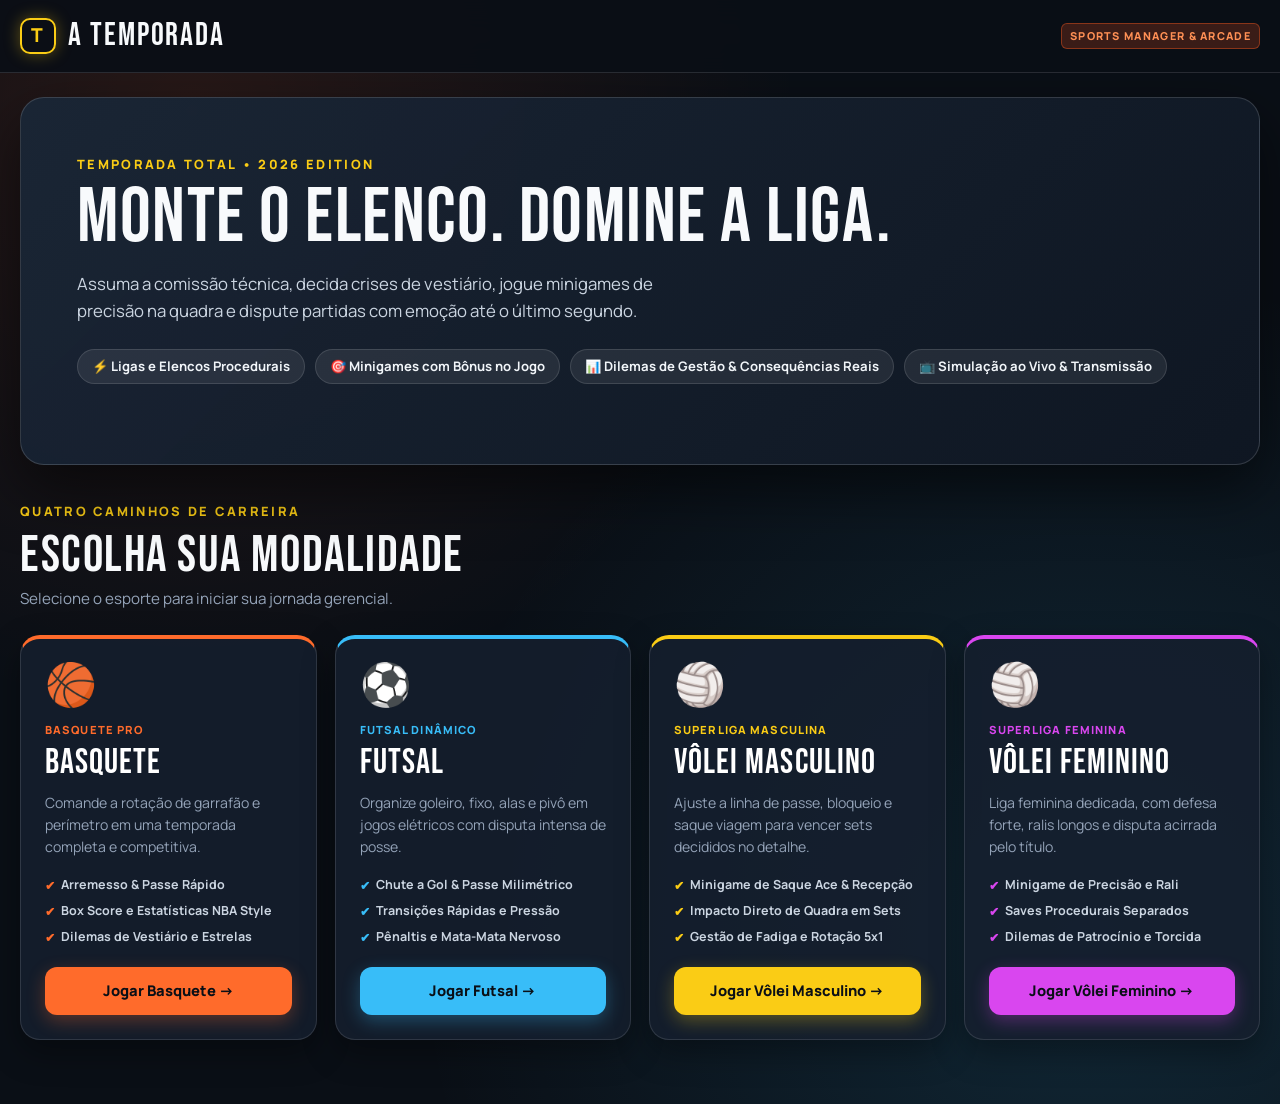
==== index.html @ 78a353cd "feat: lancamento inicial A Temporada - Sports Manager & Arcade Procedural (Static Web / GitHub Pages" ====
<!DOCTYPE html>
<html lang="pt-BR">
<head>
  <meta charset="UTF-8">
  <meta name="viewport" content="width=device-width, initial-scale=1">
  <meta name="theme-color" content="#0a0f16">
  <meta name="description" content="A Temporada — Escolha seu esporte, comande um clube e viva a temporada.">
  <title>A Temporada — Sports Manager & Arcade</title>
  <link rel="preconnect" href="https://fonts.googleapis.com">
  <link rel="preconnect" href="https://fonts.gstatic.com" crossorigin>
  <link href="https://fonts.googleapis.com/css2?family=Bebas+Neue&family=Manrope:wght@400;600;700;800&display=swap" rel="stylesheet">
  <style>
    :root {
      color-scheme: dark;
      --page: #0a0f16;
      --surface: #121924;
      --card-bg: rgba(22, 31, 46, 0.85);
      --text: #f8fafc;
      --muted: #94a3b8;
      --line: rgba(255, 255, 255, 0.12);
      --accent: #ff5a1f;
      --gold: #facc15;
    }
    *, *::before, *::after { box-sizing: border-box; }
    html { scroll-behavior: smooth; }
    body {
      min-width: 280px;
      min-height: 100vh;
      margin: 0;
      color: var(--text);
      background:
        radial-gradient(circle at 15% 10%, rgba(255, 90, 31, 0.12), transparent 38rem),
        radial-gradient(circle at 85% 85%, rgba(56, 189, 248, 0.14), transparent 42rem),
        var(--page);
      font: 400 1rem/1.6 "Manrope", Arial, sans-serif;
    }
    a { color: inherit; text-decoration: none; }
    .shell { width: min(1280px, calc(100% - 40px)); margin-inline: auto; }
    
    /* Topbar */
    .topbar {
      position: sticky; top: 0; z-index: 50;
      border-bottom: 1px solid var(--line);
      background: rgba(10, 15, 22, 0.92);
      backdrop-filter: blur(14px);
    }
    .topbar-inner {
      display: flex; align-items: center; justify-content: space-between;
      min-height: 72px; gap: 20px;
    }
    .brand {
      display: inline-flex; align-items: center; gap: 12px;
      font: 400 2rem/1 "Bebas Neue", Impact, sans-serif;
      letter-spacing: .06em; text-transform: uppercase;
    }
    .brand-mark {
      display: grid; place-items: center; width: 36px; height: 36px;
      border: 2px solid var(--gold); border-radius: 10px; color: var(--gold);
      font: 900 1.2rem/1 "Manrope", Arial, sans-serif;
      box-shadow: 0 0 16px rgba(250, 204, 21, 0.35);
    }
    .brand-tag {
      font-size: .68rem; font-weight: 800; letter-spacing: .12em;
      padding: 3px 8px; border-radius: 6px;
      background: rgba(255, 90, 31, 0.2); color: #ff9055;
      border: 1px solid rgba(255, 90, 31, 0.4);
    }

    /* Hero Principal */
    .hero {
      position: relative; isolation: isolate; overflow: hidden;
      margin-top: 24px; padding: clamp(32px, 5vw, 56px);
      border: 1px solid rgba(255, 255, 255, 0.15); border-radius: 24px;
      background: linear-gradient(135deg, rgba(26, 38, 54, 0.95), rgba(15, 23, 35, 0.98));
      box-shadow: 0 24px 60px rgba(0, 0, 0, 0.55);
    }
    .eyebrow {
      margin: 0 0 8px; color: var(--gold); font-size: .8rem;
      font-weight: 800; letter-spacing: .18em; text-transform: uppercase;
    }
    h1 {
      margin: 0; font: 400 clamp(3.2rem, 6vw, 5.2rem)/0.95 "Bebas Neue", Impact, sans-serif;
      letter-spacing: .02em; text-transform: uppercase;
    }
    .hero-lead {
      max-width: 640px; margin: 16px 0 24px;
      color: #cbd5e1; font-size: 1.05rem; line-height: 1.6;
    }
    .hero-pills {
      display: flex; flex-wrap: wrap; gap: 10px; margin-bottom: 24px;
    }
    .hero-pill {
      display: inline-flex; align-items: center; gap: 6px;
      padding: 6px 14px; border-radius: 99px;
      background: rgba(255, 255, 255, 0.08); border: 1px solid rgba(255, 255, 255, 0.12);
      font-size: .82rem; font-weight: 700; color: #f1f5f9;
    }

    /* Quick Continue Save Banner */
    #quick-continue-box {
      display: none; margin-bottom: 24px;
    }
    .continue-card {
      display: flex; align-items: center; justify-content: space-between; gap: 18px;
      padding: 16px 24px; border-radius: 16px;
      background: linear-gradient(135deg, rgba(250, 204, 21, 0.15), rgba(15, 23, 42, 0.9));
      border: 2px solid var(--gold);
      box-shadow: 0 10px 30px rgba(250, 204, 21, 0.25);
    }
    .continue-info strong {
      display: block; font-size: 1.2rem; color: #ffffff;
    }
    .continue-info span {
      font-size: .85rem; color: var(--gold); font-weight: 700;
    }
    .continue-btn {
      padding: 10px 24px; border-radius: 10px;
      background: var(--gold); color: #0f172a; font-weight: 800; font-size: .95rem;
      border: none; cursor: pointer; transition: transform .2s ease;
    }
    .continue-btn:hover { transform: scale(1.04); }

    /* Modalidades Grid */
    .modalidades { padding-top: 36px; padding-bottom: 64px; }
    .section-title {
      margin: 0 0 6px; font: 400 clamp(2.4rem, 4vw, 3.4rem)/1 "Bebas Neue", Impact, sans-serif;
      letter-spacing: .03em; text-transform: uppercase;
    }
    .section-desc { margin: 0 0 24px; color: var(--muted); font-size: .95rem; }
    
    .mode-grid {
      display: grid; grid-template-columns: repeat(4, minmax(0, 1fr)); gap: 18px;
    }
    .mode-card {
      position: relative; display: flex; flex-direction: column;
      padding: 24px; border-radius: 20px;
      background: var(--card-bg);
      border: 1px solid var(--line);
      border-top: 4px solid var(--sport-color);
      box-shadow: 0 12px 32px rgba(0, 0, 0, 0.35);
      transition: transform .22s ease, border-color .22s ease, box-shadow .22s ease;
      cursor: pointer;
    }
    .mode-card:hover {
      transform: translateY(-6px);
      border-color: var(--sport-color);
      box-shadow: 0 20px 45px rgba(0, 0, 0, 0.6), 0 0 24px var(--sport-glow);
    }
    .mode-card--basquete {
      --sport-color: #ff6b2b;
      --sport-glow: rgba(255, 107, 43, 0.3);
    }
    .mode-card--futsal {
      --sport-color: #38bdf8;
      --sport-glow: rgba(56, 189, 248, 0.3);
    }
    .mode-card--volei {
      --sport-color: #facc15;
      --sport-glow: rgba(250, 204, 21, 0.3);
    }
    .mode-card--volei-fem {
      --sport-color: #d946ef;
      --sport-glow: rgba(217, 70, 239, 0.3);
    }

    .mode-icon {
      font-size: 2.6rem; line-height: 1; margin-bottom: 16px;
    }
    .mode-tag {
      display: inline-block; font-size: .7rem; font-weight: 800;
      letter-spacing: .1em; text-transform: uppercase;
      color: var(--sport-color); margin-bottom: 6px;
    }
    .mode-card h3 {
      margin: 0; font: 400 2.2rem/1 "Bebas Neue", Impact, sans-serif;
      letter-spacing: .03em; color: #ffffff;
    }
    .mode-card p {
      margin: 12px 0 18px; color: #94a3b8; font-size: .88rem; line-height: 1.55;
    }
    .mode-features {
      list-style: none; padding: 0; margin: 0 0 20px;
      display: grid; gap: 6px;
    }
    .mode-features li {
      font-size: .78rem; font-weight: 700; color: #cbd5e1;
      display: flex; align-items: center; gap: 6px;
    }
    .mode-features li::before {
      content: "✔"; color: var(--sport-color); font-size: .75rem;
    }

    .mode-action-btn {
      margin-top: auto; display: inline-flex; align-items: center; justify-content: center;
      gap: 8px; padding: 12px 18px; border-radius: 12px;
      background: var(--sport-color); color: #0a0f16;
      font-size: .92rem; font-weight: 900;
      box-shadow: 0 6px 18px var(--sport-glow);
      transition: filter .15s ease;
    }
    .mode-card:hover .mode-action-btn { filter: brightness(1.15); }

    @media (max-width: 1080px) {
      .mode-grid { grid-template-columns: repeat(2, minmax(0, 1fr)); }
    }
    @media (max-width: 600px) {
      .mode-grid { grid-template-columns: 1fr; }
      .hero { padding: 24px; }
      .continue-card { flex-direction: column; text-align: center; }
    }
  </style>
</head>
<body>
  <header class="topbar">
    <div class="shell topbar-inner">
      <a class="brand" href="index.html">
        <span class="brand-mark">T</span>
        A Temporada
      </a>
      <span class="brand-tag">SPORTS MANAGER & ARCADE</span>
    </div>
  </header>

  <main class="shell">
    <section class="hero">
      <p class="eyebrow">Temporada Total • 2026 Edition</p>
      <h1>Monte o Elenco. Domine a Liga.</h1>
      <p class="hero-lead">
        Assuma a comissão técnica, decida crises de vestiário, jogue minigames de precisão na quadra e dispute partidas com emoção até o último segundo.
      </p>
      <div class="hero-pills">
        <span class="hero-pill">⚡ Ligas e Elencos Procedurais</span>
        <span class="hero-pill">🎯 Minigames com Bônus no Jogo</span>
        <span class="hero-pill">📊 Dilemas de Gestão & Consequências Reais</span>
        <span class="hero-pill">📺 Simulação ao Vivo & Transmissão</span>
      </div>

      <!-- Banner dinâmico de Carreira Salva -->
      <div id="quick-continue-box">
        <div class="continue-card">
          <div class="continue-info">
            <span>💾 ÚLTIMO PROGRESSO SALVO ENCONTRADO</span>
            <strong id="continue-title">Continuar Carreira</strong>
            <small id="continue-sub">Semana 1 • Dia 1</small>
          </div>
          <a id="continue-link" class="continue-btn" href="#">Retomar Carreira →</a>
        </div>
      </div>
    </section>

    <section class="modalidades" id="modalidades">
      <p class="eyebrow">Quatro Caminhos de Carreira</p>
      <h2 class="section-title">Escolha sua Modalidade</h2>
      <p class="section-desc">Selecione o esporte para iniciar sua jornada gerencial.</p>

      <div class="mode-grid">
        <!-- Basquete -->
        <a class="mode-card mode-card--basquete" href="temporada-basquete/procedural.html">
          <span class="mode-icon">🏀</span>
          <span class="mode-tag">Basquete Pro</span>
          <h3>Basquete</h3>
          <p>Comande a rotação de garrafão e perímetro em uma temporada completa e competitiva.</p>
          <ul class="mode-features">
            <li>Arremesso & Passe Rápido</li>
            <li>Box Score e Estatísticas NBA Style</li>
            <li>Dilemas de Vestiário e Estrelas</li>
          </ul>
          <span class="mode-action-btn">Jogar Basquete →</span>
        </a>

        <!-- Futsal -->
        <a class="mode-card mode-card--futsal" href="Temporada%20Futsal/procedural.html">
          <span class="mode-icon">⚽</span>
          <span class="mode-tag">Futsal Dinâmico</span>
          <h3>Futsal</h3>
          <p>Organize goleiro, fixo, alas e pivô em jogos elétricos com disputa intensa de posse.</p>
          <ul class="mode-features">
            <li>Chute a Gol & Passe Milimétrico</li>
            <li>Transições Rápidas e Pressão</li>
            <li>Pênaltis e Mata-Mata Nervoso</li>
          </ul>
          <span class="mode-action-btn">Jogar Futsal →</span>
        </a>

        <!-- Vôlei Masculino -->
        <a class="mode-card mode-card--volei" href="temporada-volei/procedural.html">
          <span class="mode-icon">🏐</span>
          <span class="mode-tag">Superliga Masculina</span>
          <h3>Vôlei Masculino</h3>
          <p>Ajuste a linha de passe, bloqueio e saque viagem para vencer sets decididos no detalhe.</p>
          <ul class="mode-features">
            <li>Minigame de Saque Ace & Recepção</li>
            <li>Impacto Direto de Quadra em Sets</li>
            <li>Gestão de Fadiga e Rotação 5x1</li>
          </ul>
          <span class="mode-action-btn">Jogar Vôlei Masculino →</span>
        </a>

        <!-- Vôlei Feminino -->
        <a class="mode-card mode-card--volei-fem" href="temporada-volei-feminino/index.html">
          <span class="mode-icon">🏐</span>
          <span class="mode-tag">Superliga Feminina</span>
          <h3>Vôlei Feminino</h3>
          <p>Liga feminina dedicada, com defesa forte, ralis longos e disputa acirrada pelo título.</p>
          <ul class="mode-features">
            <li>Minigame de Precisão e Rali</li>
            <li>Saves Procedurais Separados</li>
            <li>Dilemas de Patrocínio e Torcida</li>
          </ul>
          <span class="mode-action-btn">Jogar Vôlei Feminino →</span>
        </a>
      </div>
    </section>
  </main>

  <script>
    // Detector de saves locais para Continuar Rápido
    (function () {
      try {
        const sportTargets = {
          basquete: "temporada-basquete/procedural.html",
          futsal: "Temporada%20Futsal/procedural.html",
          volei: "temporada-volei/procedural.html",
          "volei-feminino": "temporada-volei-feminino/index.html"
        };

        const keys = Object.keys(localStorage);
        let latestSave = null;
        let latestTime = 0;
        let saveUrl = "";

        keys.forEach((key) => {
          if (key.startsWith("temporada_total_save_") || key.startsWith("temporada_total_procedural_save")) {
            try {
              const data = JSON.parse(localStorage.getItem(key));
              const updated = new Date(data.updatedAt || data.savedAt || data.createdAt || 0).getTime();
              if (updated > latestTime && (data.userTeam?.name || data.state?.userTeam?.name)) {
                latestTime = updated;
                latestSave = data.state || data;
                const sport = (latestSave.sportId || "basquete");
                const variant = latestSave.sportVariant || "";
                const targetKey = variant === "volei-feminino" ? "volei-feminino" : sport;
                saveUrl = sportTargets[targetKey] || sportTargets.basquete;
              }
            } catch (_) {}
          }
        });

        if (latestSave && saveUrl) {
          const box = document.getElementById("quick-continue-box");
          const title = document.getElementById("continue-title");
          const sub = document.getElementById("continue-sub");
          const link = document.getElementById("continue-link");

          const teamName = latestSave.userTeam?.name || "Seu Clube";
          const week = latestSave.currentWeek || 1;
          const day = latestSave.currentDay || 1;
          const sportLabel = (latestSave.sportId || "esporte").toUpperCase();

          title.textContent = `Continuar com ${teamName} (${sportLabel})`;
          sub.textContent = `Semana ${week} • Dia ${day}`;
          link.href = saveUrl;
          box.style.display = "block";
        }
      } catch (err) {
        console.warn("Save detection notice:", err);
      }
    })();
  </script>
</body>
</html>
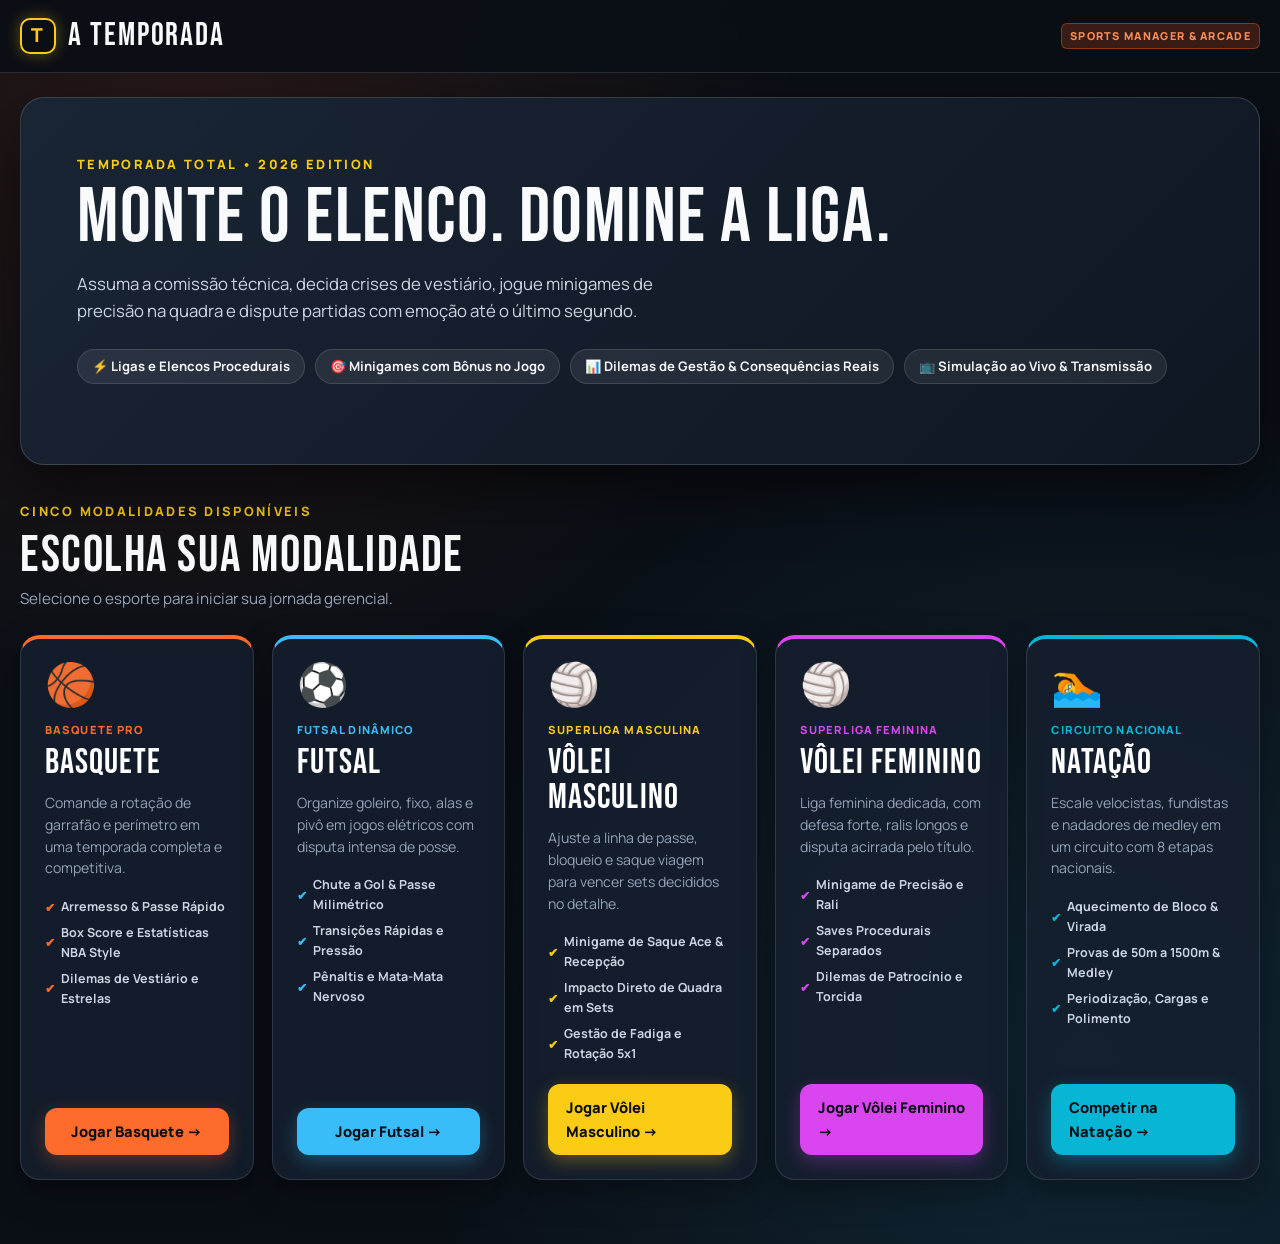
==== commit fca3891a: "feat: revisar coerencia de navegacao, sincronizar index.html com 5 modalidades, integrar modulo de n" ====
--- a/index.html
+++ b/index.html
@@ -129,7 +129,7 @@
     .section-desc { margin: 0 0 24px; color: var(--muted); font-size: .95rem; }
     
     .mode-grid {
-      display: grid; grid-template-columns: repeat(4, minmax(0, 1fr)); gap: 18px;
+      display: grid; grid-template-columns: repeat(auto-fit, minmax(230px, 1fr)); gap: 18px;
     }
     .mode-card {
       position: relative; display: flex; flex-direction: column;
@@ -161,6 +161,10 @@
     .mode-card--volei-fem {
       --sport-color: #d946ef;
       --sport-glow: rgba(217, 70, 239, 0.3);
+    }
+    .mode-card--natacao {
+      --sport-color: #06b6d4;
+      --sport-glow: rgba(6, 182, 212, 0.35);
     }
 
     .mode-icon {
@@ -249,7 +253,7 @@
     </section>
 
     <section class="modalidades" id="modalidades">
-      <p class="eyebrow">Quatro Caminhos de Carreira</p>
+      <p class="eyebrow">Cinco Modalidades Disponíveis</p>
       <h2 class="section-title">Escolha sua Modalidade</h2>
       <p class="section-desc">Selecione o esporte para iniciar sua jornada gerencial.</p>
 
@@ -309,6 +313,20 @@
           </ul>
           <span class="mode-action-btn">Jogar Vôlei Feminino →</span>
         </a>
+
+        <!-- Natação -->
+        <a class="mode-card mode-card--natacao" href="temporada-natacao/index.html">
+          <span class="mode-icon">🏊</span>
+          <span class="mode-tag">Circuito Nacional</span>
+          <h3>Natação</h3>
+          <p>Escale velocistas, fundistas e nadadores de medley em um circuito com 8 etapas nacionais.</p>
+          <ul class="mode-features">
+            <li>Aquecimento de Bloco & Virada</li>
+            <li>Provas de 50m a 1500m & Medley</li>
+            <li>Periodização, Cargas e Polimento</li>
+          </ul>
+          <span class="mode-action-btn">Competir na Natação →</span>
+        </a>
       </div>
     </section>
   </main>
@@ -321,7 +339,8 @@
           basquete: "temporada-basquete/procedural.html",
           futsal: "Temporada%20Futsal/procedural.html",
           volei: "temporada-volei/procedural.html",
-          "volei-feminino": "temporada-volei-feminino/index.html"
+          "volei-feminino": "temporada-volei-feminino/index.html",
+          natacao: "temporada-natacao/index.html"
         };
 
         const keys = Object.keys(localStorage);
@@ -346,6 +365,29 @@
           }
         });
 
+        // Suporte para save da carreira de Natação
+        const natKey = "temporada-total-natacao-v4";
+        const natRaw = localStorage.getItem(natKey) || localStorage.getItem("temporada-total-natacao-v3");
+        if (natRaw) {
+          try {
+            const natData = JSON.parse(natRaw);
+            if (natData && (natData.teamName || (natData.selectedIds && natData.selectedIds.length))) {
+              const stageNum = natData.season ? (natData.season.currentMeetIndex + 1) : 1;
+              const natTime = natData.savedAt ? new Date(natData.savedAt).getTime() : 1;
+              if (natTime > latestTime) {
+                latestTime = natTime;
+                latestSave = {
+                  userTeam: { name: natData.teamName || "Equipe de Natação" },
+                  currentWeek: stageNum,
+                  currentDay: 1,
+                  sportId: "natacao"
+                };
+                saveUrl = sportTargets.natacao;
+              }
+            }
+          } catch (_) {}
+        }
+
         if (latestSave && saveUrl) {
           const box = document.getElementById("quick-continue-box");
           const title = document.getElementById("continue-title");
